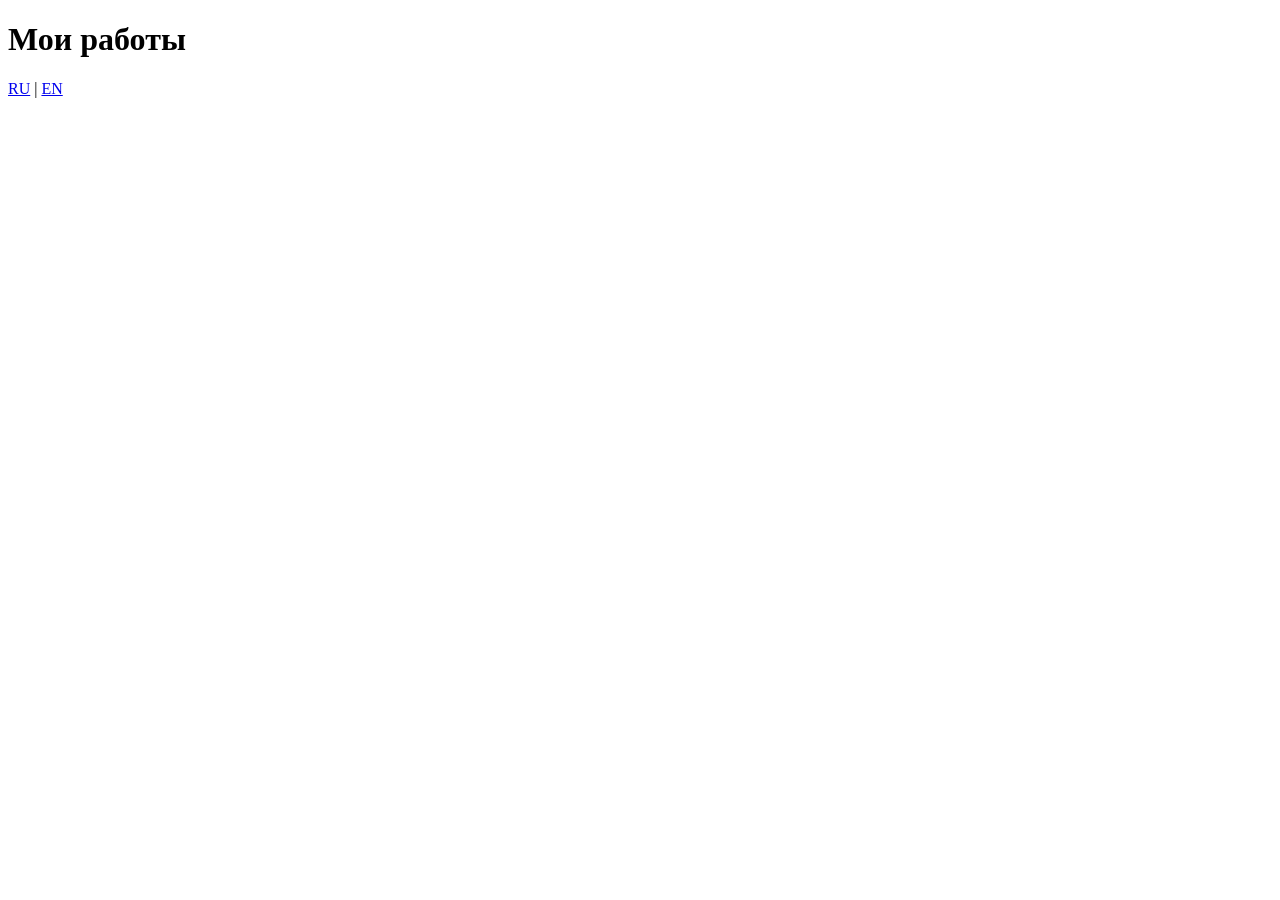
==== en/index.html @ d4498875 "Add landing portfolio scaffold" ====
<!DOCTYPE html>
<html lang="en">
<head>
    <meta charset="UTF-8">
    <meta name="viewport" content="width=device-width, initial-scale=1.0">
    <title>Document</title>
</head>
<body>
    <header>
        <h1>Мои работы</h1>
        <div class="lang-switch">
            <a href="../ru/">RU</a> | <a href="../en/">EN</a>
        </div>
    </header>
</body>
</html>
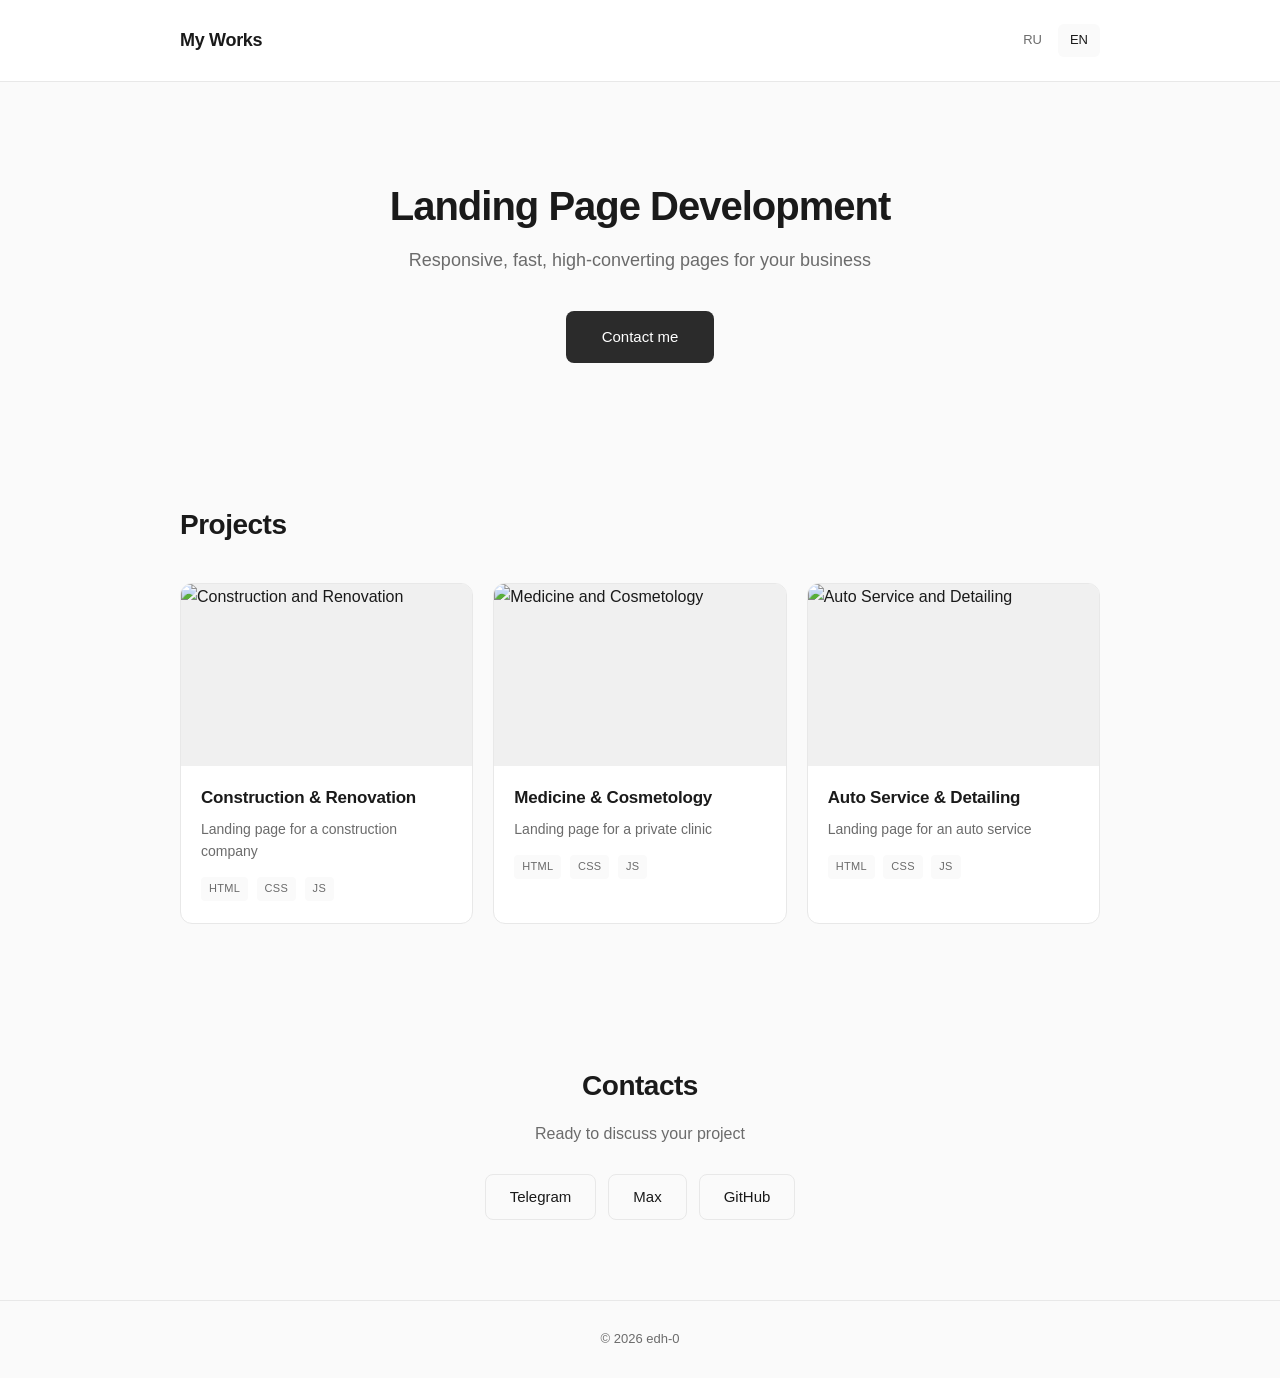
==== commit a4d33414: "Added portfolio layout with styling" ====
--- a/en/index.html
+++ b/en/index.html
@@ -3,14 +3,92 @@
 <head>
     <meta charset="UTF-8">
     <meta name="viewport" content="width=device-width, initial-scale=1.0">
-    <title>Document</title>
+    <title>Landing Portfolio | Frontend Developer</title>
+    <link rel="stylesheet" href="../css/style.css">
 </head>
 <body>
-    <header>
-        <h1>Мои работы</h1>
-        <div class="lang-switch">
-            <a href="../ru/">RU</a> | <a href="../en/">EN</a>
+    <header class="header">
+        <div class="container">
+            <h1 class="logo">My Works</h1>
+            <div class="lang-switch">
+                <a href="../ru/">RU</a>
+                <a href="../en/" class="active">EN</a>
+            </div>
         </div>
     </header>
+
+    <section class="hero">
+        <div class="container">
+            <h2>Landing Page Development</h2>
+            <p>Responsive, fast, high-converting pages for your business</p>
+            <a href="#contacts" class="btn">Contact me</a>
+        </div>
+    </section>
+
+    <section class="projects" id="projects">
+        <div class="container">
+            <h2>Projects</h2>
+            <div class="projects-grid">
+                
+                <a href="construction/" class="project-card">
+                    <div class="project-img">
+                        <img src="../img/previews/construction.jpg" alt="Construction and Renovation">
+                    </div>
+                    <div class="project-info">
+                        <h3>Construction & Renovation</h3>
+                        <p>Landing page for a construction company</p>
+                        <span class="tag">HTML</span>
+                        <span class="tag">CSS</span>
+                        <span class="tag">JS</span>
+                    </div>
+                </a>
+
+                <a href="medicine/" class="project-card">
+                    <div class="project-img">
+                        <img src="../img/previews/medicine.jpg" alt="Medicine and Cosmetology">
+                    </div>
+                    <div class="project-info">
+                        <h3>Medicine & Cosmetology</h3>
+                        <p>Landing page for a private clinic</p>
+                        <span class="tag">HTML</span>
+                        <span class="tag">CSS</span>
+                        <span class="tag">JS</span>
+                    </div>
+                </a>
+
+                <a href="auto/" class="project-card">
+                    <div class="project-img">
+                        <img src="../img/previews/auto.jpg" alt="Auto Service and Detailing">
+                    </div>
+                    <div class="project-info">
+                        <h3>Auto Service & Detailing</h3>
+                        <p>Landing page for an auto service</p>
+                        <span class="tag">HTML</span>
+                        <span class="tag">CSS</span>
+                        <span class="tag">JS</span>
+                    </div>
+                </a>
+
+            </div>
+        </div>
+    </section>
+
+    <section class="contacts" id="contacts">
+        <div class="container">
+            <h2>Contacts</h2>
+            <p>Ready to discuss your project</p>
+            <div class="contacts-links">
+                <a target="_blank" href="https://t.me/edhars" class="contact-link">Telegram</a>
+                <a target="_blank" href="https://max.ru/u/f9LHodD0cOIxyUWopK2gSvBLqJE3ezTJCBU2cTevCqjnAez9WMdq8DvqJK0" class="contact-link">Max</a>
+                <a target="_blank" href="https://github.com/edh-0" class="contact-link">GitHub</a>
+            </div>
+        </div>
+    </section>
+
+    <footer class="footer">
+        <div class="container">
+            <p>© 2026 edh-0</p>
+        </div>
+    </footer>
 </body>
 </html>
--- a/css/style.css
+++ b/css/style.css
@@ -0,0 +1,268 @@
+/* ===== БАЗА ===== */
+*,
+*::before,
+*::after {
+    box-sizing: border-box;
+    margin: 0;
+    padding: 0;
+}
+
+:root {
+    --bg: #fafafa;
+    --surface: #ffffff;
+    --text: #1a1a1a;
+    --text-secondary: #6b6b6b;
+    --border: #e8e8e8;
+    --accent: #2b2b2b;
+    --accent-hover: #4a4a4a;
+    --radius: 12px;
+    --transition: 0.25s ease;
+}
+
+html {
+    scroll-behavior: smooth;
+}
+
+body {
+    font-family: 'Inter', -apple-system, BlinkMacSystemFont, 'Segoe UI', sans-serif;
+    background: var(--bg);
+    color: var(--text);
+    line-height: 1.6;
+    -webkit-font-smoothing: antialiased;
+}
+
+.container {
+    max-width: 960px;
+    margin: 0 auto;
+    padding: 0 20px;
+}
+
+/* ===== ХЕДЕР ===== */
+.header {
+    padding: 24px 0;
+    border-bottom: 1px solid var(--border);
+    background: var(--surface);
+    position: sticky;
+    top: 0;
+    z-index: 10;
+}
+
+.header .container {
+    display: flex;
+    justify-content: space-between;
+    align-items: center;
+}
+
+.logo {
+    font-size: 18px;
+    font-weight: 600;
+    letter-spacing: -0.3px;
+}
+
+.lang-switch {
+    display: flex;
+    gap: 4px;
+}
+
+.lang-switch a {
+    text-decoration: none;
+    color: var(--text-secondary);
+    font-size: 13px;
+    font-weight: 500;
+    padding: 6px 12px;
+    border-radius: 6px;
+    transition: var(--transition);
+}
+
+.lang-switch a.active,
+.lang-switch a:hover {
+    background: var(--bg);
+    color: var(--text);
+}
+
+/* ===== HERO ===== */
+.hero {
+    padding: 100px 0 80px;
+    text-align: center;
+}
+
+.hero h2 {
+    font-size: 40px;
+    font-weight: 600;
+    letter-spacing: -1px;
+    margin-bottom: 16px;
+    line-height: 1.2;
+}
+
+.hero p {
+    font-size: 18px;
+    color: var(--text-secondary);
+    margin-bottom: 36px;
+    max-width: 480px;
+    margin-left: auto;
+    margin-right: auto;
+}
+
+.btn {
+    display: inline-block;
+    background: var(--accent);
+    color: #fff;
+    padding: 14px 36px;
+    border-radius: 8px;
+    text-decoration: none;
+    font-weight: 500;
+    font-size: 15px;
+    transition: var(--transition);
+}
+
+.btn:hover {
+    background: var(--accent-hover);
+    transform: translateY(-1px);
+}
+
+/* ===== ПРОЕКТЫ ===== */
+.projects {
+    padding: 60px 0;
+}
+
+.projects h2 {
+    font-size: 28px;
+    font-weight: 600;
+    letter-spacing: -0.5px;
+    margin-bottom: 36px;
+}
+
+.projects-grid {
+    display: grid;
+    grid-template-columns: repeat(auto-fill, minmax(280px, 1fr));
+    gap: 20px;
+}
+
+.project-card {
+    background: var(--surface);
+    border: 1px solid var(--border);
+    border-radius: var(--radius);
+    overflow: hidden;
+    text-decoration: none;
+    color: var(--text);
+    transition: var(--transition);
+}
+
+.project-card:hover {
+    transform: translateY(-4px);
+    box-shadow: 0 12px 32px rgba(0, 0, 0, 0.06);
+    border-color: #d0d0d0;
+}
+
+.project-img {
+    width: 100%;
+    aspect-ratio: 16 / 10;
+    background: #f0f0f0;
+    overflow: hidden;
+}
+
+.project-img img {
+    width: 100%;
+    height: 100%;
+    object-fit: cover;
+    display: block;
+}
+
+.project-info {
+    padding: 18px 20px 22px;
+}
+
+.project-info h3 {
+    font-size: 17px;
+    font-weight: 600;
+    margin-bottom: 6px;
+    letter-spacing: -0.2px;
+}
+
+.project-info p {
+    font-size: 14px;
+    color: var(--text-secondary);
+    margin-bottom: 12px;
+}
+
+.tag {
+    display: inline-block;
+    font-size: 11px;
+    font-weight: 500;
+    padding: 3px 8px;
+    border-radius: 4px;
+    background: var(--bg);
+    color: var(--text-secondary);
+    margin-right: 4px;
+    letter-spacing: 0.3px;
+}
+
+/* ===== КОНТАКТЫ ===== */
+.contacts {
+    padding: 80px 0;
+    text-align: center;
+}
+
+.contacts h2 {
+    font-size: 28px;
+    font-weight: 600;
+    letter-spacing: -0.5px;
+    margin-bottom: 12px;
+}
+
+.contacts p {
+    font-size: 16px;
+    color: var(--text-secondary);
+    margin-bottom: 28px;
+}
+
+.contacts-links {
+    display: flex;
+    justify-content: center;
+    gap: 12px;
+    flex-wrap: wrap;
+}
+
+.contact-link {
+    text-decoration: none;
+    color: var(--text);
+    font-weight: 500;
+    font-size: 15px;
+    padding: 10px 24px;
+    border: 1px solid var(--border);
+    border-radius: 8px;
+    transition: var(--transition);
+}
+
+.contact-link:hover {
+    background: var(--surface);
+    border-color: #c0c0c0;
+}
+
+/* ===== ФУТЕР ===== */
+.footer {
+    padding: 28px 0;
+    border-top: 1px solid var(--border);
+    text-align: center;
+    font-size: 13px;
+    color: var(--text-secondary);
+}
+
+/* ===== АДАПТИВ ===== */
+@media (max-width: 600px) {
+    .hero {
+        padding: 60px 0 50px;
+    }
+
+    .hero h2 {
+        font-size: 28px;
+    }
+
+    .hero p {
+        font-size: 16px;
+    }
+
+    .projects-grid {
+        grid-template-columns: 1fr;
+    }
+}
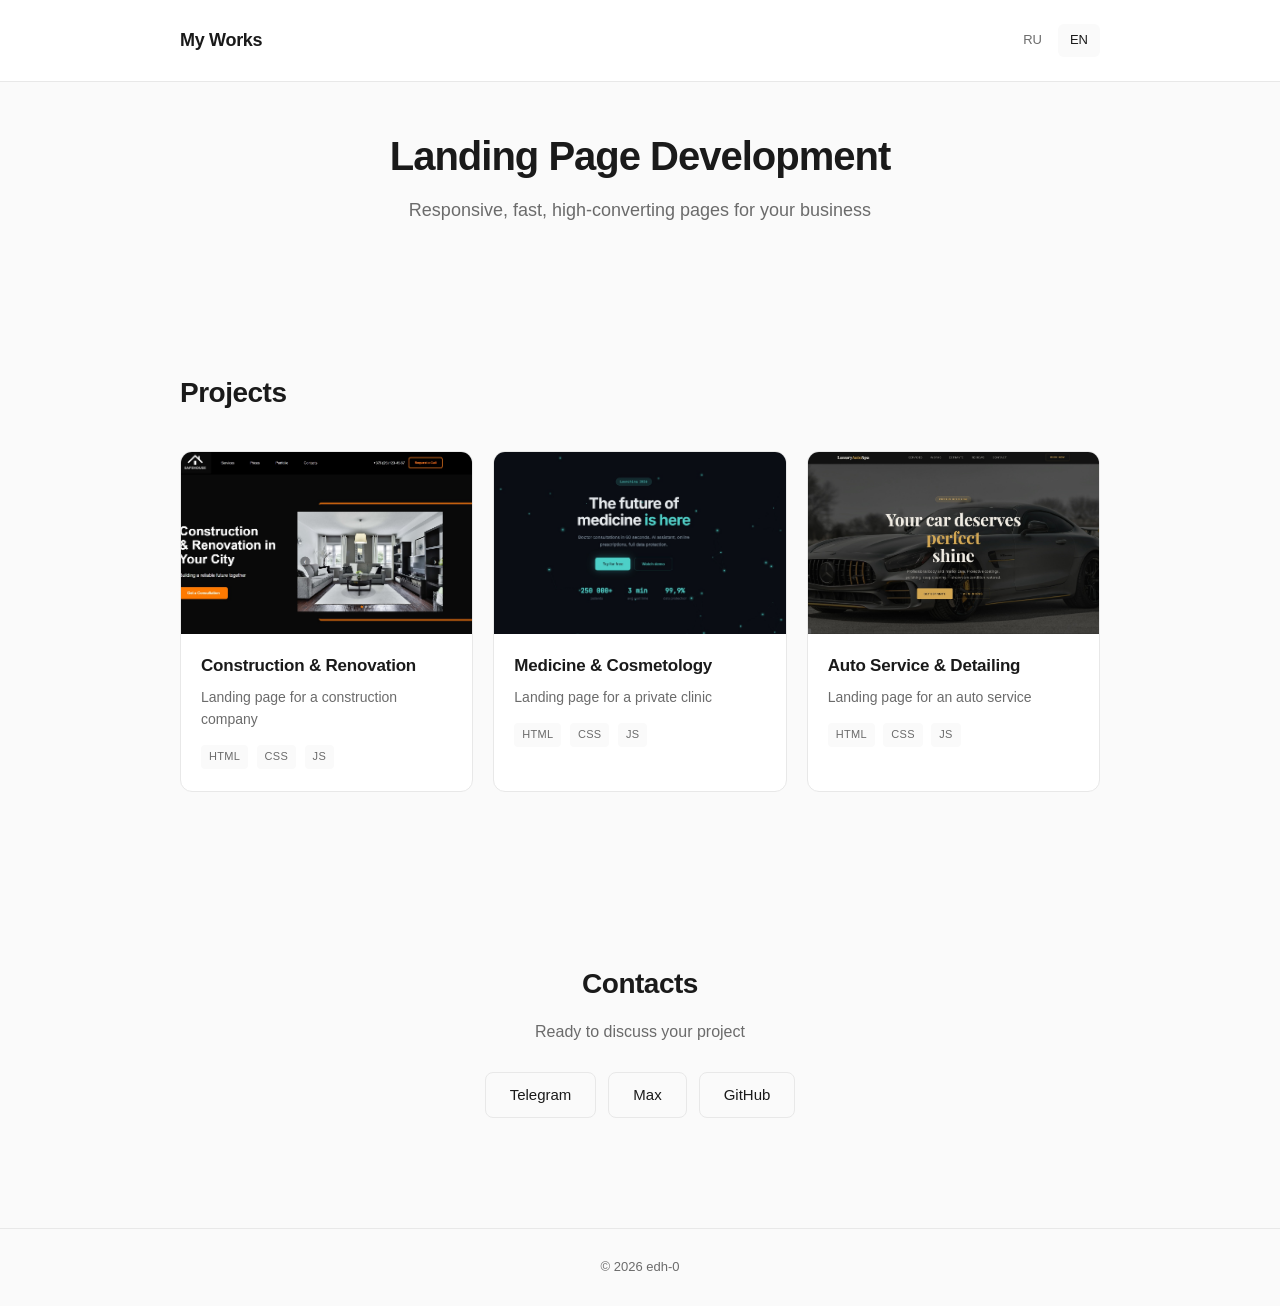
==== commit 4f4b641a: "delete contacts" ====
--- a/en/index.html
+++ b/en/index.html
@@ -21,7 +21,6 @@
         <div class="container">
             <h2>Landing Page Development</h2>
             <p>Responsive, fast, high-converting pages for your business</p>
-            <a href="#contacts" class="btn">Contact me</a>
         </div>
     </section>
 
@@ -30,7 +29,7 @@
             <h2>Projects</h2>
             <div class="projects-grid">
                 
-                <a href="construction/" class="project-card">
+                <a target="_blank" href="construction/" class="project-card">
                     <div class="project-img">
                         <img src="../img/previews/construction.jpg" alt="Construction and Renovation">
                     </div>
@@ -43,7 +42,7 @@
                     </div>
                 </a>
 
-                <a href="medicine/" class="project-card">
+                <a target="_blank" href="medicine/" class="project-card">
                     <div class="project-img">
                         <img src="../img/previews/medicine.jpg" alt="Medicine and Cosmetology">
                     </div>
@@ -56,7 +55,7 @@
                     </div>
                 </a>
 
-                <a href="auto/" class="project-card">
+                <a target="_blank" href="auto/" class="project-card">
                     <div class="project-img">
                         <img src="../img/previews/auto.jpg" alt="Auto Service and Detailing">
                     </div>
--- a/css/style.css
+++ b/css/style.css
@@ -82,7 +82,7 @@
 
 /* ===== HERO ===== */
 .hero {
-    padding: 100px 0 80px;
+    padding: 50px 0 50px;
     text-align: center;
 }
 
@@ -199,7 +199,7 @@
 
 /* ===== КОНТАКТЫ ===== */
 .contacts {
-    padding: 80px 0;
+    padding: 110px 0;
     text-align: center;
 }
 
